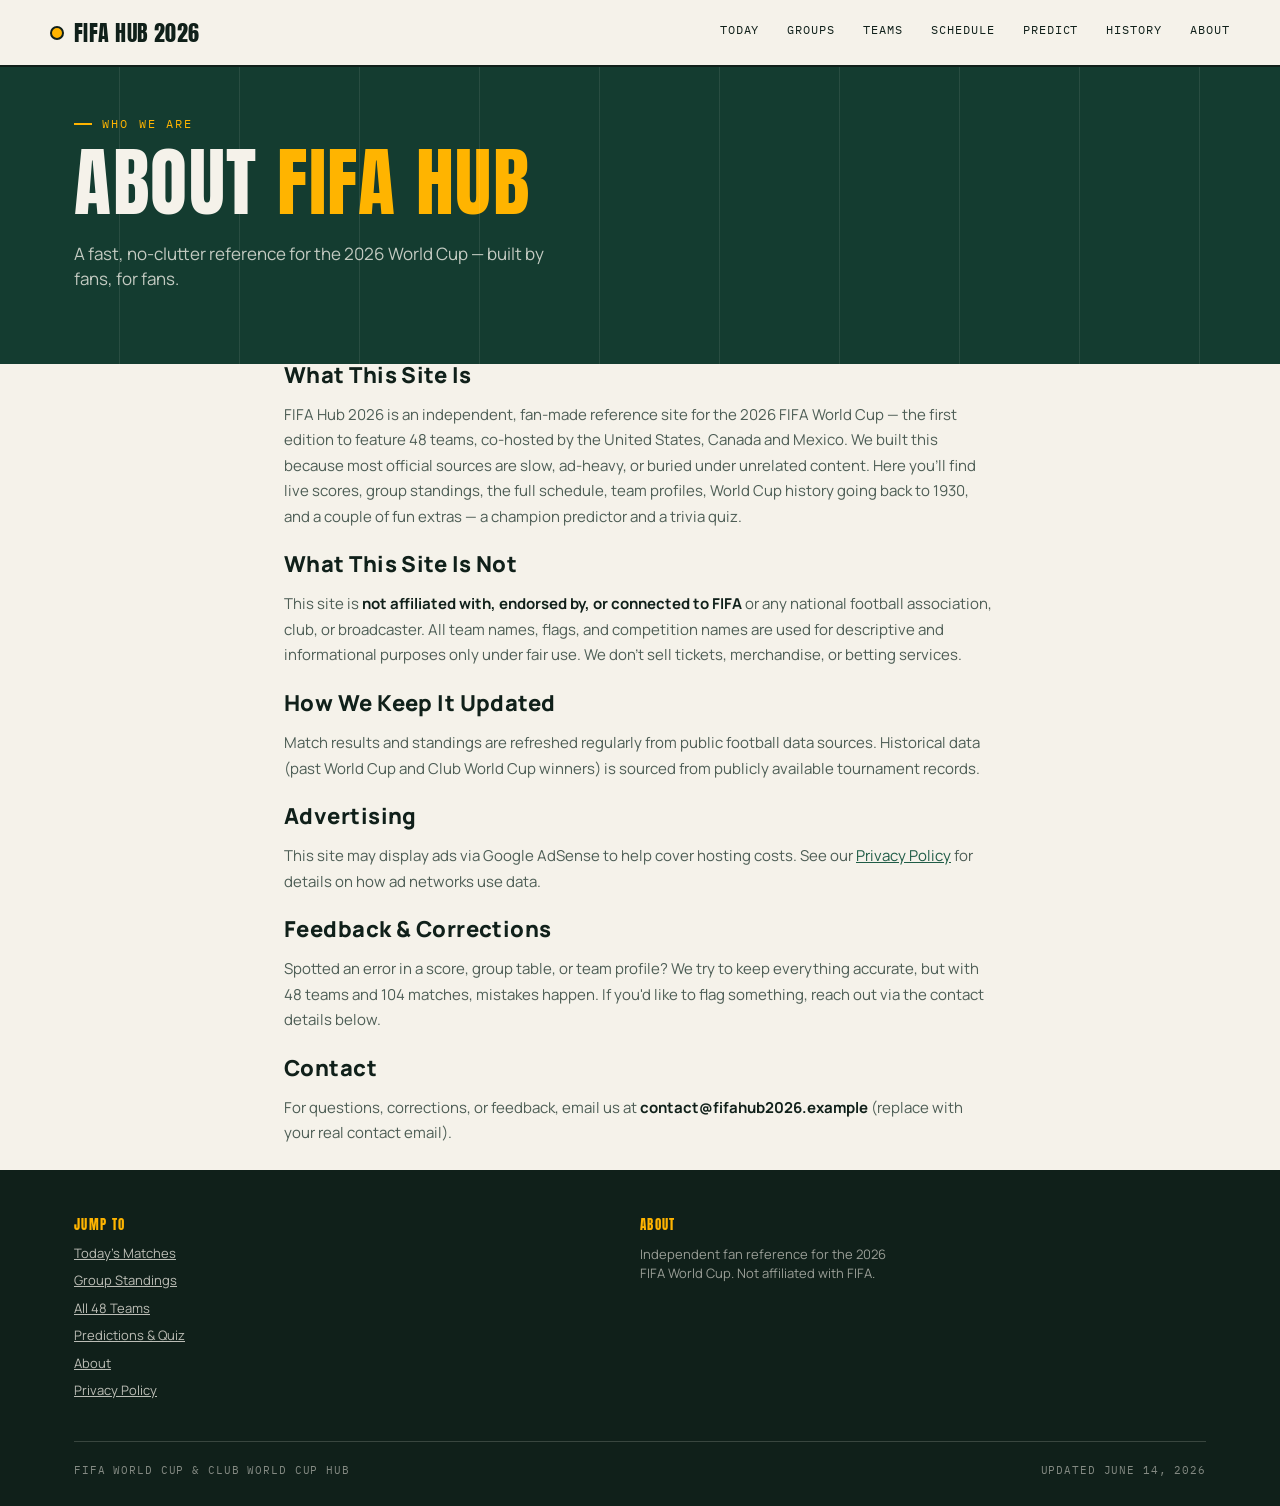
==== about.html @ 3fc3f8ee "Add files via upload" ====
<!DOCTYPE html>
<html lang="en">
<head>
<meta charset="UTF-8">
<meta name="viewport" content="width=device-width, initial-scale=1.0">
<title>About FIFA Hub 2026 — Independent World Cup Fan Reference</title>
<meta name="description" content="FIFA Hub 2026 is an independent, fan-built reference for the 2026 FIFA World Cup — live scores, groups, schedules, team profiles, history and predictions.">
<meta name="robots" content="index, follow">
<link rel="canonical" href="https://fifahub-livid.vercel.app/about.html">
<link rel="preconnect" href="https://fonts.googleapis.com">
<link rel="preconnect" href="https://fonts.gstatic.com" crossorigin>
<link href="https://fonts.googleapis.com/css2?family=Anton&family=IBM+Plex+Mono:wght@400;500;600&family=Manrope:wght@400;500;600;700;800&display=swap" rel="stylesheet">
<link rel="stylesheet" href="style.css">

<!-- Google AdSense — replace ca-pub-XXXXXXXXXXXXXXXX with your publisher ID -->
<script async src="https://pagead2.googlesyndication.com/pagead/js/adsbygoogle.js?client=ca-pub-XXXXXXXXXXXXXXXX" crossorigin="anonymous"></script>
</head>
<body>

<!-- ===== HEADER ===== -->
<header class="site">
  <div class="wrap nav">
    <div class="logo"><span class="ball"></span> <a href="index.html" style="text-decoration:none;color:inherit;">FIFA Hub 2026</a></div>
    <nav class="nav-links">
      <a href="index.html#today">Today</a>
      <a href="index.html#groups">Groups</a>
      <a href="teams.html">Teams</a>
      <a href="index.html#schedule">Schedule</a>
      <a href="predictions.html">Predict</a>
      <a href="index.html#history">History</a>
      <a href="about.html">About</a>
    </nav>
  </div>
</header>

<!-- ===== HERO ===== -->
<section class="hero" style="padding-top:48px;padding-bottom:48px;">
  <div class="wrap">
    <div class="eyebrow">Who We Are</div>
    <h1>About <span>FIFA Hub</span></h1>
    <p class="lead">A fast, no-clutter reference for the 2026 World Cup — built by fans, for fans.</p>
  </div>
</section>

<!-- ===== CONTENT ===== -->
<section class="wrap" style="max-width:760px;">
  <div style="font-size:15px;line-height:1.7;color:var(--ink-soft);">

    <h2 style="font-size:22px;text-transform:none;color:var(--ink);margin-bottom:10px;font-family:var(--body);font-weight:800;">What This Site Is</h2>
    <p style="margin-bottom:24px;">FIFA Hub 2026 is an independent, fan-made reference site for the 2026 FIFA World Cup — the first edition to feature 48 teams, co-hosted by the United States, Canada and Mexico. We built this because most official sources are slow, ad-heavy, or buried under unrelated content. Here you'll find live scores, group standings, the full schedule, team profiles, World Cup history going back to 1930, and a couple of fun extras — a champion predictor and a trivia quiz.</p>

    <h2 style="font-size:22px;text-transform:none;color:var(--ink);margin-bottom:10px;font-family:var(--body);font-weight:800;">What This Site Is Not</h2>
    <p style="margin-bottom:24px;">This site is <b style="color:var(--ink);">not affiliated with, endorsed by, or connected to FIFA</b> or any national football association, club, or broadcaster. All team names, flags, and competition names are used for descriptive and informational purposes only under fair use. We don't sell tickets, merchandise, or betting services.</p>

    <h2 style="font-size:22px;text-transform:none;color:var(--ink);margin-bottom:10px;font-family:var(--body);font-weight:800;">How We Keep It Updated</h2>
    <p style="margin-bottom:24px;">Match results and standings are refreshed regularly from public football data sources. Historical data (past World Cup and Club World Cup winners) is sourced from publicly available tournament records.</p>

    <h2 style="font-size:22px;text-transform:none;color:var(--ink);margin-bottom:10px;font-family:var(--body);font-weight:800;">Advertising</h2>
    <p style="margin-bottom:24px;">This site may display ads via Google AdSense to help cover hosting costs. See our <a href="privacy.html" style="color:var(--turf-2);">Privacy Policy</a> for details on how ad networks use data.</p>

    <h2 style="font-size:22px;text-transform:none;color:var(--ink);margin-bottom:10px;font-family:var(--body);font-weight:800;">Feedback &amp; Corrections</h2>
    <p style="margin-bottom:24px;">Spotted an error in a score, group table, or team profile? We try to keep everything accurate, but with 48 teams and 104 matches, mistakes happen. If you'd like to flag something, reach out via the contact details below.</p>

    <h2 style="font-size:22px;text-transform:none;color:var(--ink);margin-bottom:10px;font-family:var(--body);font-weight:800;">Contact</h2>
    <p style="margin-bottom:24px;">For questions, corrections, or feedback, email us at <b style="color:var(--ink);">contact@fifahub2026.example</b> (replace with your real contact email).</p>

  </div>
</section>

<!-- ===== FOOTER ===== -->
<footer>
  <div class="wrap">
    <div class="footer-grid">
      <div>
        <h4>Jump To</h4>
        <ul>
          <li><a href="index.html#today">Today's Matches</a></li>
          <li><a href="index.html#groups">Group Standings</a></li>
          <li><a href="teams.html">All 48 Teams</a></li>
          <li><a href="predictions.html">Predictions &amp; Quiz</a></li>
          <li><a href="about.html">About</a></li>
          <li><a href="privacy.html">Privacy Policy</a></li>
        </ul>
      </div>
      <div>
        <h4>About</h4>
        <p>Independent fan reference for the 2026 FIFA World Cup. Not affiliated with FIFA.</p>
      </div>
    </div>
    <div class="foot-bottom">
      <span>FIFA World Cup &amp; Club World Cup Hub</span>
      <span>Updated June 14, 2026</span>
    </div>
  </div>
</footer>

</body>
</html>
---- style.css ----
:root{
  --turf:#143C30;
  --turf-2:#1F5C46;
  --chalk:#F5F2EA;
  --paper:#FFFFFF;
  --ink:#10201A;
  --ink-soft:#4D5D55;
  --amber:#FFB400;
  --live:#E0473C;
  --line:#D8DCCF;
  --line-dark:rgba(245,242,234,0.18);
  --display: 'Anton', sans-serif;
  --body: 'Manrope', system-ui, sans-serif;
  --mono: 'IBM Plex Mono', monospace;
  --radius: 2px;
}
*{box-sizing:border-box;}
html{scroll-behavior:smooth;}
body{
  margin:0;
  font-family:var(--body);
  color:var(--ink);
  background:var(--chalk);
  line-height:1.5;
  -webkit-font-smoothing:antialiased;
}
img{max-width:100%;display:block;}
a{color:inherit;}
.wrap{
  max-width:1180px;
  margin:0 auto;
  padding:0 24px;
}
h1,h2,h3,h4{
  font-family:var(--display);
  font-weight:400;
  text-transform:uppercase;
  letter-spacing:0.02em;
  margin:0;
  line-height:1.05;
}
.eyebrow{
  font-family:var(--mono);
  font-size:12px;
  letter-spacing:0.18em;
  text-transform:uppercase;
  color:var(--turf-2);
  display:flex;
  align-items:center;
  gap:10px;
  margin-bottom:10px;
}
.eyebrow::before{
  content:"";
  width:18px;height:2px;
  background:var(--amber);
  display:inline-block;
}
section{padding:64px 0;}
.section-head{
  display:flex;
  justify-content:space-between;
  align-items:flex-end;
  gap:24px;
  margin-bottom:32px;
  flex-wrap:wrap;
  border-bottom:2px solid var(--ink);
  padding-bottom:16px;
}
.section-head h2{font-size:clamp(28px,5vw,44px);}
.section-head p{
  margin:0;
  max-width:420px;
  color:var(--ink-soft);
  font-size:14px;
}
.tag{
  font-family:var(--mono);
  font-size:11px;
  letter-spacing:0.12em;
  text-transform:uppercase;
  border:1px solid var(--ink);
  padding:4px 10px;
  border-radius:99px;
  white-space:nowrap;
}
.tag.live{
  background:var(--live);
  color:var(--paper);
  border-color:var(--live);
  display:inline-flex;
  align-items:center;
  gap:6px;
}
.tag.live::before{
  content:"";
  width:7px;height:7px;
  border-radius:50%;
  background:var(--paper);
  animation:pulse 1.4s infinite;
}
@keyframes pulse{
  0%,100%{opacity:1;}
  50%{opacity:.25;}
}
.tag.full{
  background:var(--ink);
  color:var(--chalk);
  border-color:var(--ink);
}

/* ===== TICKER ===== */
.ticker{
  background:var(--ink);
  color:var(--chalk);
  overflow:hidden;
  white-space:nowrap;
  border-bottom:1px solid var(--line-dark);
}
.ticker-track{
  display:inline-flex;
  align-items:center;
  gap:48px;
  padding:9px 0;
  animation:scroll 48s linear infinite;
  font-family:var(--mono);
  font-size:13px;
}
.ticker:hover .ticker-track{animation-play-state:paused;}
@keyframes scroll{
  from{transform:translateX(0);}
  to{transform:translateX(-50%);}
}
.ticker-item{display:inline-flex;align-items:center;gap:10px;padding:0 24px;}
.ticker-item .dot{color:var(--amber);}
.ticker-item .ft{color:var(--ink-soft);font-size:11px;}
.ticker-item .live-dot{
  width:6px;height:6px;border-radius:50%;background:var(--live);
  display:inline-block;animation:pulse 1.4s infinite;
}

/* ===== HEADER ===== */
header.site{
  position:sticky; top:0; z-index:50;
  background:var(--chalk);
  border-bottom:2px solid var(--ink);
}
.nav{
  display:flex;align-items:center;justify-content:space-between;
  padding:16px 0;
}
.logo{
  font-family:var(--display);
  font-size:22px;
  letter-spacing:0.02em;
  text-transform:uppercase;
  display:flex;align-items:center;gap:10px;
}
.logo .ball{
  width:14px;height:14px;border-radius:50%;
  background:var(--amber);
  border:2px solid var(--ink);
}
.nav-links{
  display:flex;gap:28px;
  font-family:var(--mono);
  font-size:12px;
  letter-spacing:0.08em;
  text-transform:uppercase;
}
.nav-links a{text-decoration:none;border-bottom:2px solid transparent;padding-bottom:4px;transition:border-color .15s;}
.nav-links a:hover{border-color:var(--amber);}
.nav-toggle{display:none;}
@media (max-width:760px){
  .nav-links{display:none;}
}

/* ===== HERO ===== */
.hero{
  background:var(--turf);
  color:var(--chalk);
  padding:56px 0 72px;
  position:relative;
  overflow:hidden;
}
.hero::after{
  content:"";
  position:absolute; inset:0;
  background-image:
    repeating-linear-gradient(90deg, transparent 0 119px, var(--line-dark) 119px 120px);
  opacity:.5;
  pointer-events:none;
}
.hero-grid{
  display:grid;
  grid-template-columns:1.4fr 1fr;
  gap:48px;
  align-items:center;
  position:relative;
}
@media (max-width:860px){.hero-grid{grid-template-columns:1fr;gap:32px;}}
.hero .eyebrow{color:var(--amber);}
.hero .eyebrow::before{background:var(--amber);}
.hero h1{
  font-size:clamp(40px,7vw,76px);
  margin:6px 0 18px;
}
.hero h1 span{color:var(--amber);}
.hero p.lead{
  font-size:17px;
  color:rgba(245,242,234,0.78);
  max-width:480px;
  margin-bottom:24px;
}
.hero-cta{display:flex;gap:14px;flex-wrap:wrap;}
.btn{
  font-family:var(--mono);
  font-size:12px;
  letter-spacing:0.1em;
  text-transform:uppercase;
  padding:13px 22px;
  border-radius:99px;
  text-decoration:none;
  display:inline-flex;align-items:center;gap:8px;
  border:1px solid var(--chalk);
  transition:transform .15s, background .15s, color .15s;
}
.btn.primary{background:var(--amber);color:var(--ink);border-color:var(--amber);}
.btn.ghost{color:var(--chalk);}
.btn:hover{transform:translateY(-2px);}

/* day counter card */
.daycard{
  background:rgba(245,242,234,0.06);
  border:1px solid var(--line-dark);
  border-radius:8px;
  padding:28px;
  backdrop-filter:blur(2px);
}
.daycard .big{
  font-family:var(--display);
  font-size:clamp(56px,10vw,96px);
  line-height:1;
  color:var(--amber);
}
.daycard .label{
  font-family:var(--mono);
  font-size:12px;
  letter-spacing:0.18em;
  text-transform:uppercase;
  color:rgba(245,242,234,0.7);
  margin-bottom:4px;
}
.daycard hr{border:none;border-top:1px solid var(--line-dark);margin:18px 0;}
.host-row{display:flex;justify-content:space-between;font-family:var(--mono);font-size:13px;}
.host-row + .host-row{margin-top:8px;}
.host-row b{color:var(--chalk);}
.host-row span{color:rgba(245,242,234,0.6);}

/* ===== MATCH CARDS (ticket stub) ===== */
.match-grid{
  display:grid;
  grid-template-columns:repeat(auto-fill,minmax(260px,1fr));
  gap:18px;
}
.ticket{
  background:var(--paper);
  border:1px solid var(--ink);
  border-radius:6px;
  position:relative;
  padding:18px 20px;
  display:flex;
  flex-direction:column;
  gap:14px;
}
.ticket::before,.ticket::after{
  content:"";
  position:absolute;
  width:16px;height:16px;
  background:var(--chalk);
  border:1px solid var(--ink);
  border-radius:50%;
  top:50%; transform:translateY(-50%);
}
.ticket::before{left:-9px;}
.ticket::after{right:-9px;}
.ticket .meta{
  display:flex;justify-content:space-between;align-items:center;
  font-family:var(--mono);font-size:11px;letter-spacing:.08em;text-transform:uppercase;color:var(--ink-soft);
}
.ticket .teams{
  display:grid;grid-template-columns:1fr auto 1fr;align-items:center;gap:10px;
}
.ticket .team{display:flex;align-items:center;gap:10px;font-weight:700;font-size:15px;}
.ticket .team.right{justify-content:flex-end;text-align:right;flex-direction:row-reverse;}
.ticket .flag{width:32px;height:auto;border-radius:2px;box-shadow:0 0 0 1px var(--line);}
img.flag{width:28px;height:auto;border-radius:2px;box-shadow:0 0 0 1px var(--line);vertical-align:middle;}
img.flag-inline{width:20px;height:auto;border-radius:1px;box-shadow:0 0 0 1px var(--line);vertical-align:-3px;margin-right:6px;}
table.standings td.team img.flag-inline{margin-right:8px;}
.ticket .score{
  font-family:var(--mono);font-size:26px;font-weight:600;
  display:flex;align-items:center;gap:8px;justify-content:center;
}
.ticket .score .vs{font-size:13px;color:var(--ink-soft);font-family:var(--body);}
.ticket .venue{
  font-family:var(--mono);font-size:11px;color:var(--ink-soft);
  border-top:1px dashed var(--line);padding-top:10px;
}

/* ===== GROUPS ===== */
.group-controls{
  display:flex;flex-wrap:wrap;gap:8px;margin-bottom:24px;
}
.group-btn{
  font-family:var(--mono);font-size:13px;font-weight:600;
  width:40px;height:40px;
  display:flex;align-items:center;justify-content:center;
  border:1px solid var(--ink);background:var(--paper);
  border-radius:50%;cursor:pointer;transition:.15s;
}
.group-btn.active{background:var(--turf);color:var(--chalk);border-color:var(--turf);}
.group-btn:hover{border-color:var(--turf);}
.group-panel{display:none;}
.group-panel.active{display:block;}
.group-title{font-family:var(--display);font-size:22px;margin-bottom:4px;}
.group-sub{font-family:var(--mono);font-size:12px;color:var(--ink-soft);margin-bottom:16px;}
table.standings{
  width:100%;border-collapse:collapse;font-family:var(--mono);font-size:13px;
  background:var(--paper);
}
table.standings th, table.standings td{
  padding:10px 8px;text-align:center;border-bottom:1px solid var(--line);
}
table.standings th{
  font-size:10px;letter-spacing:.1em;text-transform:uppercase;color:var(--ink-soft);
  border-bottom:2px solid var(--ink);
}
table.standings td.team{text-align:left;font-weight:600;font-family:var(--body);}
table.standings td.team .flag{margin-right:8px;}
table.standings tbody tr:nth-child(-n+2) td.team{border-left:3px solid var(--turf);}
table.standings tbody tr:nth-child(-n+2) td.team{padding-left:7px;}
table.standings tr.adv td.team{border-left:3px solid var(--amber);padding-left:7px;}
.group-legend{
  display:flex;gap:18px;margin-top:12px;font-family:var(--mono);font-size:11px;color:var(--ink-soft);flex-wrap:wrap;
}
.group-legend span{display:flex;align-items:center;gap:6px;}
.swatch{width:12px;height:12px;display:inline-block;}
.swatch.adv{background:var(--turf);}
.swatch.maybe{background:var(--amber);}
.fixtures-mini{margin-top:18px;font-family:var(--mono);font-size:12px;color:var(--ink-soft);}
.fixtures-mini b{color:var(--ink);font-family:var(--body);}

/* ===== PLAYERS ===== */
.player-grid{
  display:grid;grid-template-columns:repeat(auto-fill,minmax(220px,1fr));gap:18px;
}
.player-card{
  background:var(--paper);border:1px solid var(--ink);border-radius:6px;
  padding:20px;position:relative;overflow:hidden;
}
.player-card .num{
  font-family:var(--display);font-size:64px;color:var(--line);
  position:absolute;top:-10px;right:8px;line-height:1;z-index:0;
}
.player-card h3{font-size:19px;text-transform:none;font-family:var(--body);font-weight:800;position:relative;}
.player-card .role{
  font-family:var(--mono);font-size:11px;letter-spacing:.1em;text-transform:uppercase;color:var(--turf-2);margin:4px 0 10px;position:relative;
}
.player-card p{font-size:13px;color:var(--ink-soft);margin:0;position:relative;}

/* ===== FAVORITES TABLE ===== */
table.favorites{width:100%;border-collapse:collapse;}
table.favorites th, table.favorites td{
  padding:12px 10px;text-align:left;border-bottom:1px solid var(--line);font-size:14px;
}
table.favorites th{
  font-family:var(--mono);font-size:11px;letter-spacing:.1em;text-transform:uppercase;color:var(--ink-soft);
  border-bottom:2px solid var(--ink);
}
table.favorites td.rank{font-family:var(--display);font-size:22px;width:54px;}
table.favorites td.pathway{font-family:var(--mono);font-size:12px;color:var(--ink-soft);}
table.favorites td.bar-cell{width:160px;}
.bar{height:8px;background:var(--line);border-radius:99px;overflow:hidden;}
.bar i{display:block;height:100%;background:var(--turf);}

/* ===== HISTORY ===== */
.history-wrap{overflow-x:auto;}
table.history{width:100%;border-collapse:collapse;min-width:640px;}
table.history th, table.history td{
  padding:9px 10px;border-bottom:1px solid var(--line);font-size:13px;text-align:left;
}
table.history th{
  font-family:var(--mono);font-size:10px;letter-spacing:.1em;text-transform:uppercase;color:var(--ink-soft);
  border-bottom:2px solid var(--ink);position:sticky;top:0;background:var(--chalk);
}
table.history td.year{font-family:var(--mono);font-weight:600;}
table.history tr.host-2026 td{background:rgba(255,180,0,0.12);}
.tally-grid{
  display:grid;grid-template-columns:repeat(auto-fill,minmax(140px,1fr));gap:14px;margin-top:24px;
}
.tally{
  border:1px solid var(--ink);border-radius:6px;padding:14px;text-align:center;background:var(--paper);
}
.tally .n{font-family:var(--display);font-size:34px;color:var(--turf);}
.tally .c{font-family:var(--mono);font-size:12px;text-transform:uppercase;letter-spacing:.06em;margin-top:4px;}

/* ===== CWC ===== */
.cwc-feature{
  display:grid;grid-template-columns:1fr 1fr;gap:32px;align-items:center;
  background:var(--ink);color:var(--chalk);border-radius:8px;padding:36px;margin-bottom:32px;
}
@media (max-width:760px){.cwc-feature{grid-template-columns:1fr;}}
.cwc-feature .score-big{
  font-family:var(--mono);font-size:48px;display:flex;align-items:center;justify-content:center;gap:18px;
}
.cwc-feature .score-big .flag{font-size:30px;}
.cwc-feature .winner-tag{
  font-family:var(--mono);font-size:11px;letter-spacing:.18em;text-transform:uppercase;color:var(--amber);margin-bottom:10px;display:block;
}

/* ===== FAQ ===== */
.faq-item{border-bottom:1px solid var(--line);padding:18px 0;}
.faq-item summary{
  font-family:var(--body);font-weight:700;font-size:16px;cursor:pointer;
  list-style:none;display:flex;justify-content:space-between;align-items:center;
}
.faq-item summary::-webkit-details-marker{display:none;}
.faq-item summary::after{content:"+";font-family:var(--display);font-size:22px;color:var(--turf-2);}
.faq-item[open] summary::after{content:"–";}
.faq-item p{color:var(--ink-soft);font-size:14px;margin:12px 0 0;max-width:680px;}

/* ===== FOOTER ===== */
footer{
  background:var(--ink);color:var(--chalk);padding:48px 0 28px;
}
.footer-grid{display:grid;grid-template-columns:2fr 1fr 1fr;gap:32px;margin-bottom:32px;}
@media (max-width:760px){.footer-grid{grid-template-columns:1fr;}}
footer h4{font-size:13px;letter-spacing:.1em;color:var(--amber);margin-bottom:12px;}
footer ul{list-style:none;padding:0;margin:0;font-size:13px;color:rgba(245,242,234,0.75);}
footer li{margin-bottom:8px;}
footer p{color:rgba(245,242,234,0.6);font-size:13px;max-width:420px;}
.foot-bottom{
  border-top:1px solid var(--line-dark);padding-top:20px;
  display:flex;justify-content:space-between;flex-wrap:wrap;gap:10px;
  font-family:var(--mono);font-size:11px;letter-spacing:.08em;text-transform:uppercase;color:rgba(245,242,234,0.5);
}
.refgrid{
  width:100%;border-collapse:collapse;
}
.refgrid th,.refgrid td{
  text-align:left;padding:10px 12px;border-bottom:1px solid var(--line);font-size:13px;
}
.refgrid th{
  font-family:var(--mono);font-size:10px;letter-spacing:.1em;text-transform:uppercase;color:var(--ink-soft);
  border-bottom:2px solid var(--ink);
}
.refgrid td:first-child{font-weight:700;}

/* ===== MICRO-INTERACTIONS ===== */
.ticket, .player-card, .tally, .daycard, .cwc-feature{
  transition:transform .25s ease, box-shadow .25s ease;
}
.ticket:hover, .player-card:hover, .tally:hover{
  transform:translateY(-4px);
  box-shadow:0 10px 24px rgba(16,32,26,0.10);
}
table.standings tbody tr, table.history tbody tr, table.favorites tbody tr{
  transition:background .15s ease;
}
table.standings tbody tr:hover, table.history tbody tr:hover, table.favorites tbody tr:hover{
  background:rgba(20,60,48,0.05);
}
.bar i{
  transition:width 1s cubic-bezier(.22,.61,.36,1);
}
.group-panel.active table.standings tbody tr{
  animation:rowIn .4s ease both;
}
.group-panel.active table.standings tbody tr:nth-child(1){animation-delay:.02s;}
.group-panel.active table.standings tbody tr:nth-child(2){animation-delay:.08s;}
.group-panel.active table.standings tbody tr:nth-child(3){animation-delay:.14s;}
.group-panel.active table.standings tbody tr:nth-child(4){animation-delay:.2s;}
@keyframes rowIn{
  from{opacity:0;transform:translateX(-6px);}
  to{opacity:1;transform:translateX(0);}
}

/* scroll reveal */
.reveal{
  opacity:0;
  transform:translateY(18px);
  transition:opacity .6s ease, transform .6s ease;
}
.reveal.in{opacity:1;transform:translateY(0);}

/* hero accent ball bounce */
.logo .ball{animation:bounce 2.6s ease-in-out infinite;}
@keyframes bounce{
  0%,100%{transform:translateY(0);}
  50%{transform:translateY(-3px);}
}

/* btn focus visibility */
.btn:focus-visible, .group-btn:focus-visible, a:focus-visible{
  outline:2px solid var(--amber);
  outline-offset:2px;
}

@media (prefers-reduced-motion: reduce){
  .ticker-track, .logo .ball, .reveal, .group-panel.active table.standings tbody tr{
    animation:none !important;
    transition:none !important;
  }
  .reveal{opacity:1;transform:none;}
}

#pundit-btn{
  position:fixed; bottom:22px; right:22px; z-index:200;
  width:58px; height:58px; border-radius:50%;
  background:var(--amber); color:var(--ink);
  border:2px solid var(--ink);
  font-family:var(--display); font-size:24px;
  display:flex; align-items:center; justify-content:center;
  cursor:pointer; box-shadow:0 8px 20px rgba(16,32,26,0.25);
  transition:transform .2s ease;
}
#pundit-btn:hover{transform:translateY(-3px) scale(1.04);}
#pundit-panel{
  position:fixed; bottom:90px; right:22px; z-index:200;
  width:min(360px, calc(100vw - 40px)); height:min(480px, 70vh);
  background:var(--chalk); border:2px solid var(--ink); border-radius:8px;
  display:flex; flex-direction:column; overflow:hidden;
  box-shadow:0 16px 40px rgba(16,32,26,0.3);
  transform:translateY(12px) scale(.98); opacity:0; pointer-events:none;
  transition:transform .2s ease, opacity .2s ease;
}
#pundit-panel.open{transform:translateY(0) scale(1); opacity:1; pointer-events:auto;}
#pundit-head{
  background:var(--ink); color:var(--chalk); padding:14px 16px;
  display:flex; align-items:center; justify-content:space-between;
}
#pundit-head .title{font-family:var(--display); font-size:16px; letter-spacing:.04em;}
#pundit-head .sub{font-family:var(--mono); font-size:10px; color:var(--amber); letter-spacing:.1em; text-transform:uppercase;}
#pundit-close{background:none; border:none; color:var(--chalk); font-size:20px; cursor:pointer; line-height:1;}
#pundit-msgs{
  flex:1; overflow-y:auto; padding:14px; display:flex; flex-direction:column; gap:10px;
  font-size:13.5px;
}
.pmsg{max-width:85%; padding:9px 12px; border-radius:10px; line-height:1.4;}
.pmsg.bot{background:var(--paper); border:1px solid var(--line); align-self:flex-start;}
.pmsg.user{background:var(--turf); color:var(--chalk); align-self:flex-end;}
.pmsg.typing{font-family:var(--mono); color:var(--ink-soft); font-size:12px;}
#pundit-form{
  display:flex; border-top:1px solid var(--line); background:var(--paper);
}
#pundit-input{
  flex:1; border:none; padding:12px 14px; font-family:var(--body); font-size:13.5px;
  background:transparent; outline:none;
}
#pundit-send{
  border:none; background:var(--amber); color:var(--ink); font-family:var(--mono);
  font-size:11px; letter-spacing:.1em; text-transform:uppercase; padding:0 16px; cursor:pointer;
}
#pundit-suggestions{display:flex; gap:6px; padding:0 14px 10px; flex-wrap:wrap;}
.psug{
  font-family:var(--mono); font-size:11px; border:1px solid var(--line); border-radius:99px;
  padding:5px 10px; cursor:pointer; background:var(--paper); color:var(--ink-soft);
}
.psug:hover{border-color:var(--turf); color:var(--turf);}
/* ===== AD SLOTS ===== */
.ad-slot{
  margin:32px auto;
  max-width:1180px;
  padding:0 24px;
}
.ad-slot .ad-inner{
  border:1px dashed var(--line);
  border-radius:6px;
  min-height:100px;
  display:flex;
  align-items:center;
  justify-content:center;
  font-family:var(--mono);
  font-size:11px;
  letter-spacing:.1em;
  text-transform:uppercase;
  color:var(--ink-soft);
  background:rgba(20,60,48,0.03);
}

/* ===== TEAMS PAGE ===== */
.team-filters{
  display:flex; gap:10px; flex-wrap:wrap; margin-bottom:24px;
}
.team-filters input[type="text"]{
  font-family:var(--body); font-size:14px; padding:11px 16px;
  border:1px solid var(--ink); border-radius:99px; min-width:220px; flex:1;
  background:var(--paper);
}
.team-filters select{
  font-family:var(--mono); font-size:12px; text-transform:uppercase; letter-spacing:.08em;
  padding:11px 16px; border:1px solid var(--ink); border-radius:99px; background:var(--paper); cursor:pointer;
}
.team-card-grid{
  display:grid; grid-template-columns:repeat(auto-fill,minmax(260px,1fr)); gap:18px;
}
.team-card{
  background:var(--paper); border:1px solid var(--ink); border-radius:6px; padding:18px;
  transition:transform .25s ease, box-shadow .25s ease;
}
.team-card:hover{transform:translateY(-4px); box-shadow:0 10px 24px rgba(16,32,26,0.10);}
.team-card .head{display:flex; align-items:center; gap:12px; margin-bottom:10px;}
.team-card .head img{width:36px; height:auto; border-radius:2px; box-shadow:0 0 0 1px var(--line);}
.team-card .head h3{font-size:17px; font-family:var(--body); text-transform:none; font-weight:800;}
.team-card .head .grp{
  font-family:var(--mono); font-size:11px; color:var(--turf-2); margin-left:auto;
  border:1px solid var(--turf-2); border-radius:99px; padding:2px 8px;
}
.team-card .row{font-family:var(--mono); font-size:11.5px; color:var(--ink-soft); margin-bottom:4px;}
.team-card .row b{color:var(--ink); font-family:var(--body); font-weight:700;}
.team-card p{font-size:13px; color:var(--ink-soft); margin:10px 0 0;}
.no-results{font-family:var(--mono); font-size:13px; color:var(--ink-soft); padding:32px; text-align:center;}

/* ===== QUIZ / PREDICTIONS ===== */
.quiz-card{
  background:var(--paper); border:1px solid var(--ink); border-radius:8px; padding:28px; margin-bottom:24px;
}
.quiz-q{font-weight:800; font-size:16px; margin-bottom:14px;}
.quiz-options{display:grid; gap:10px;}
.quiz-opt{
  font-family:var(--body); font-size:14px; text-align:left;
  padding:12px 16px; border:1px solid var(--line); border-radius:6px; background:var(--chalk);
  cursor:pointer; transition:border-color .15s, background .15s;
}
.quiz-opt:hover{border-color:var(--turf);}
.quiz-opt.correct{border-color:var(--turf); background:rgba(20,60,48,0.08); font-weight:700;}
.quiz-opt.wrong{border-color:var(--live); background:rgba(224,71,60,0.08);}
.quiz-opt[disabled]{cursor:default;}
.quiz-progress{
  font-family:var(--mono); font-size:11px; letter-spacing:.1em; text-transform:uppercase; color:var(--ink-soft); margin-bottom:10px;
}
.quiz-score{
  text-align:center; padding:40px 20px;
}
.quiz-score .big{font-family:var(--display); font-size:64px; color:var(--turf);}
.quiz-score .sub{font-family:var(--mono); font-size:13px; color:var(--ink-soft); margin-top:8px;}
.quiz-share{
  margin-top:18px; display:flex; gap:10px; justify-content:center; flex-wrap:wrap;
}

.pick-grid{display:grid; grid-template-columns:repeat(auto-fill,minmax(150px,1fr)); gap:12px;}
.pick-card{
  border:2px solid var(--line); border-radius:6px; padding:14px; text-align:center; cursor:pointer;
  background:var(--paper); transition:border-color .15s, transform .15s;
}
.pick-card:hover{transform:translateY(-3px);}
.pick-card.picked{border-color:var(--amber); background:rgba(255,180,0,0.08);}
.pick-card img{width:40px; height:auto; margin:0 auto 8px; border-radius:2px; box-shadow:0 0 0 1px var(--line);}
.pick-card .pname{font-weight:700; font-size:13px;}
.pick-result{
  margin-top:20px; padding:18px; border:1px solid var(--ink); border-radius:6px;
  font-family:var(--mono); font-size:13px; text-align:center; background:var(--paper); display:none;
}
.pick-result.show{display:block;}
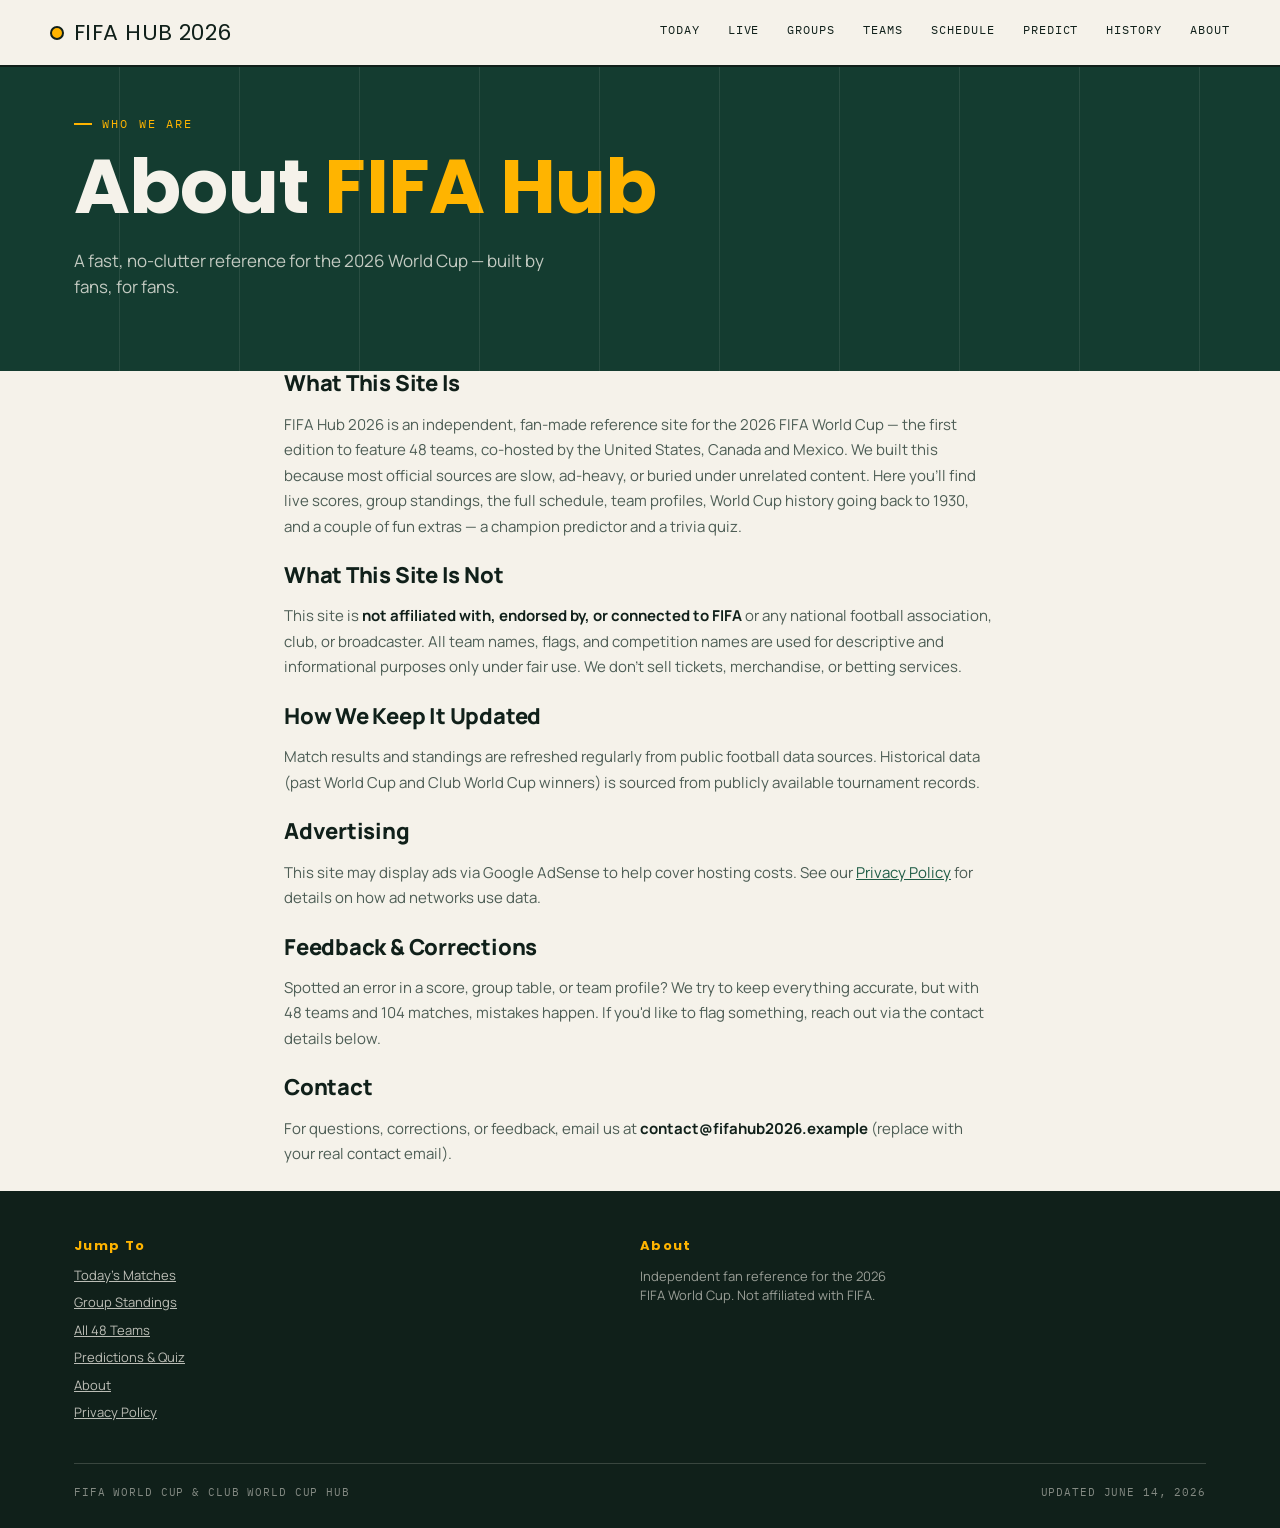
==== commit ebe35b4f: "Add files via upload" ====
--- a/about.html
+++ b/about.html
@@ -9,11 +9,11 @@
 <link rel="canonical" href="https://fifahub-livid.vercel.app/about.html">
 <link rel="preconnect" href="https://fonts.googleapis.com">
 <link rel="preconnect" href="https://fonts.gstatic.com" crossorigin>
-<link href="https://fonts.googleapis.com/css2?family=Anton&family=IBM+Plex+Mono:wght@400;500;600&family=Manrope:wght@400;500;600;700;800&display=swap" rel="stylesheet">
+<link href="https://fonts.googleapis.com/css2?family=Poppins:wght@400;500;600;700;800&family=IBM+Plex+Mono:wght@400;500;600&family=Manrope:wght@400;500;600;700;800&display=swap" rel="stylesheet">
 <link rel="stylesheet" href="style.css">
 
-<!-- Google AdSense — replace ca-pub-XXXXXXXXXXXXXXXX with your publisher ID -->
-<script async src="https://pagead2.googlesyndication.com/pagead/js/adsbygoogle.js?client=ca-pub-XXXXXXXXXXXXXXXX" crossorigin="anonymous"></script>
+<!-- Google AdSense — replace ca-pub-9810166137055589 with your publisher ID -->
+<script async src="https://pagead2.googlesyndication.com/pagead/js/adsbygoogle.js?client=ca-pub-9810166137055589" crossorigin="anonymous"></script>
 </head>
 <body>
 
@@ -23,6 +23,7 @@
     <div class="logo"><span class="ball"></span> <a href="index.html" style="text-decoration:none;color:inherit;">FIFA Hub 2026</a></div>
     <nav class="nav-links">
       <a href="index.html#today">Today</a>
+      <a href="live.html">Live</a>
       <a href="index.html#groups">Groups</a>
       <a href="teams.html">Teams</a>
       <a href="index.html#schedule">Schedule</a>
--- a/style.css
+++ b/style.css
@@ -9,7 +9,7 @@
   --live:#E0473C;
   --line:#D8DCCF;
   --line-dark:rgba(245,242,234,0.18);
-  --display: 'Anton', sans-serif;
+  --display: 'Poppins', sans-serif;
   --body: 'Manrope', system-ui, sans-serif;
   --mono: 'IBM Plex Mono', monospace;
   --radius: 2px;
@@ -33,11 +33,11 @@
 }
 h1,h2,h3,h4{
   font-family:var(--display);
-  font-weight:400;
-  text-transform:uppercase;
-  letter-spacing:0.02em;
+  font-weight:700;
+  text-transform:none;
+  letter-spacing:-0.01em;
   margin:0;
-  line-height:1.05;
+  line-height:1.15;
 }
 .eyebrow{
   font-family:var(--mono);
@@ -239,6 +239,7 @@
 }
 .daycard .big{
   font-family:var(--display);
+  font-weight:800;
   font-size:clamp(56px,10vw,96px);
   line-height:1;
   color:var(--amber);
@@ -322,7 +323,7 @@
 .group-btn:hover{border-color:var(--turf);}
 .group-panel{display:none;}
 .group-panel.active{display:block;}
-.group-title{font-family:var(--display);font-size:22px;margin-bottom:4px;}
+.group-title{font-family:var(--display);font-weight:700;font-size:22px;margin-bottom:4px;}
 .group-sub{font-family:var(--mono);font-size:12px;color:var(--ink-soft);margin-bottom:16px;}
 table.standings{
   width:100%;border-collapse:collapse;font-family:var(--mono);font-size:13px;
@@ -359,7 +360,7 @@
   padding:20px;position:relative;overflow:hidden;
 }
 .player-card .num{
-  font-family:var(--display);font-size:64px;color:var(--line);
+  font-family:var(--display);font-weight:800;font-size:64px;color:var(--line);
   position:absolute;top:-10px;right:8px;line-height:1;z-index:0;
 }
 .player-card h3{font-size:19px;text-transform:none;font-family:var(--body);font-weight:800;position:relative;}
@@ -377,7 +378,7 @@
   font-family:var(--mono);font-size:11px;letter-spacing:.1em;text-transform:uppercase;color:var(--ink-soft);
   border-bottom:2px solid var(--ink);
 }
-table.favorites td.rank{font-family:var(--display);font-size:22px;width:54px;}
+table.favorites td.rank{font-family:var(--display);font-weight:700;font-size:22px;width:54px;}
 table.favorites td.pathway{font-family:var(--mono);font-size:12px;color:var(--ink-soft);}
 table.favorites td.bar-cell{width:160px;}
 .bar{height:8px;background:var(--line);border-radius:99px;overflow:hidden;}
@@ -401,7 +402,7 @@
 .tally{
   border:1px solid var(--ink);border-radius:6px;padding:14px;text-align:center;background:var(--paper);
 }
-.tally .n{font-family:var(--display);font-size:34px;color:var(--turf);}
+.tally .n{font-family:var(--display);font-weight:800;font-size:34px;color:var(--turf);}
 .tally .c{font-family:var(--mono);font-size:12px;text-transform:uppercase;letter-spacing:.06em;margin-top:4px;}
 
 /* ===== CWC ===== */
@@ -539,7 +540,7 @@
   background:var(--ink); color:var(--chalk); padding:14px 16px;
   display:flex; align-items:center; justify-content:space-between;
 }
-#pundit-head .title{font-family:var(--display); font-size:16px; letter-spacing:.04em;}
+#pundit-head .title{font-family:var(--display); font-weight:700; font-size:16px; letter-spacing:.04em;}
 #pundit-head .sub{font-family:var(--mono); font-size:10px; color:var(--amber); letter-spacing:.1em; text-transform:uppercase;}
 #pundit-close{background:none; border:none; color:var(--chalk); font-size:20px; cursor:pointer; line-height:1;}
 #pundit-msgs{
@@ -642,7 +643,7 @@
 .quiz-score{
   text-align:center; padding:40px 20px;
 }
-.quiz-score .big{font-family:var(--display); font-size:64px; color:var(--turf);}
+.quiz-score .big{font-family:var(--display); font-weight:800; font-size:64px; color:var(--turf);}
 .quiz-score .sub{font-family:var(--mono); font-size:13px; color:var(--ink-soft); margin-top:8px;}
 .quiz-share{
   margin-top:18px; display:flex; gap:10px; justify-content:center; flex-wrap:wrap;
